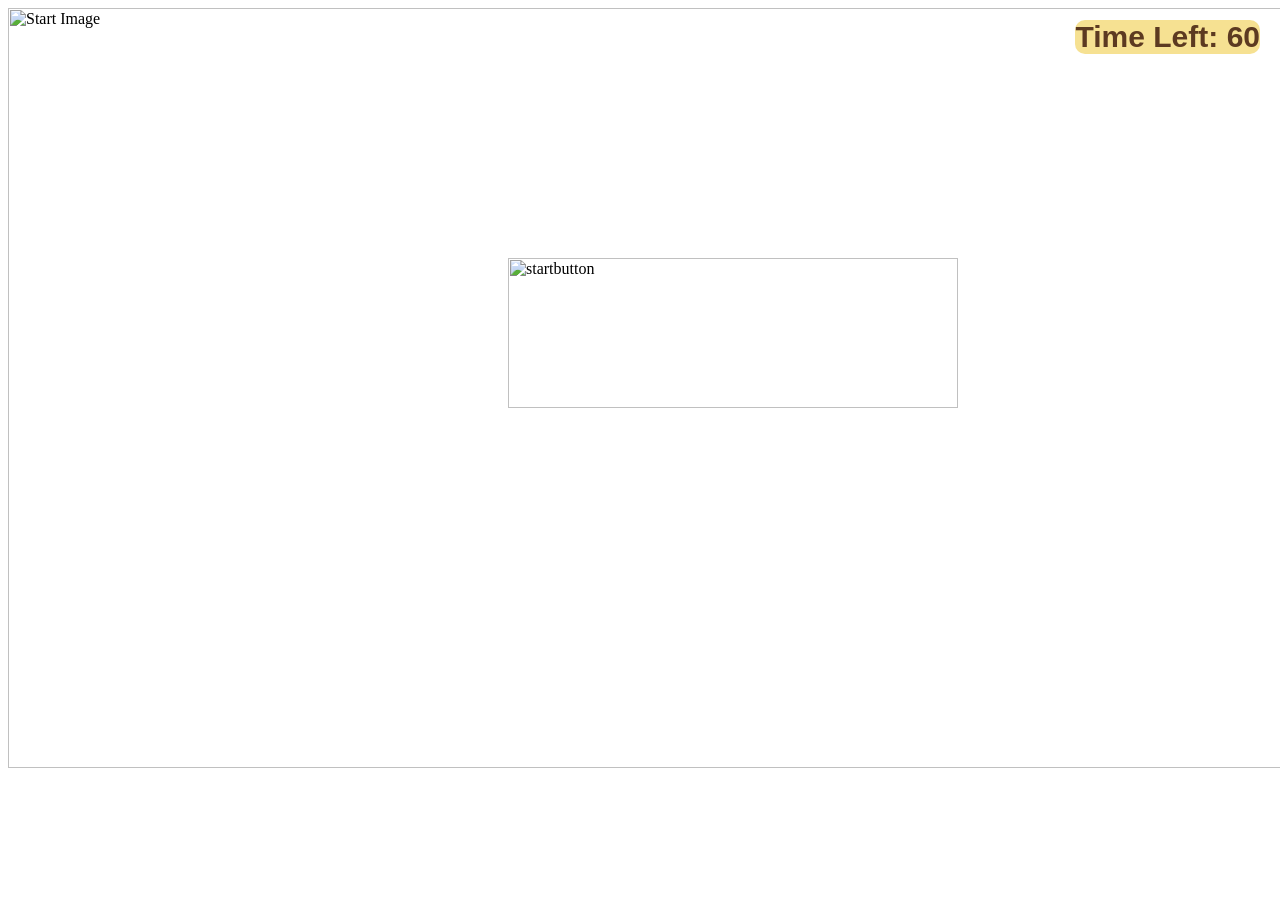
==== index.html @ c4c95f22 "Rename testing.html to index.html" ====
<html>
<head>
    <title>Puppy Game</title> 
    <link rel="stylesheet" href="doggame.css">
</head>
<body>

<script>
    var dogchoice = 0;
    var activeFoodNumber = 0; 
    var gamePaused = false;
    var score = 0;
    var timeLeft = 60;
    var timerInterval;

    let x = 100;
    let y = 400; 
    const speed = 3; 

    const keys = {
      w: false,
      a: false,
      s: false,
      d: false
    };

    function startGame(){
        document.getElementById('start-button').style.visibility = 'hidden';
        document.getElementById('start-page').style.visibility = 'hidden';
        document.getElementById('choose-dog').style.visibility = 'visible';
        document.getElementById('dog-button-one').style.visibility = 'visible';
        document.getElementById('dog-button-two').style.visibility = 'visible';
        document.getElementById('dog-button-three').style.visibility = 'visible';
    }

    function pickDog() {
        var dogImg = document.getElementById('player-dog');
        
        if (dogchoice == 1) { dogImg.src = "images/dogplayer1.jpg"; }
        else if (dogchoice == 2) { dogImg.src = "images/dogplayer2.jpg"; }
        else { dogImg.src = "images/dogplayer3.jpg"; }


        document.getElementById('choose-dog').style.visibility = 'hidden';
        document.getElementById('dog-button-one').style.visibility = 'hidden';
        document.getElementById('dog-button-two').style.visibility = 'hidden';
        document.getElementById('dog-button-three').style.visibility = 'hidden';

        document.getElementById('game-page').style.visibility = 'visible';
        document.getElementById('player-dog').style.visibility = 'visible';
        document.getElementById('score-board').style.visibility = 'visible';
        document.getElementById('timer').style.visibility = 'visible';
        startTimer();

        var allFoods = document.querySelectorAll('.dog-food');
        allFoods.forEach(function(food) {
            food.style.visibility = 'visible';
        });

        x = 100;
        y = 400;
        dogImg.style.left = x + 'px';
        dogImg.style.top = y + 'px';

        update();
    }

    window.addEventListener('keydown', (e) => {
        var keyName = e.key.toLowerCase();
        if (["w", "a", "s", "d", " "].includes(keyName)) {
            e.preventDefault();
        }
        if (keys.hasOwnProperty(keyName)) { keys[keyName] = true; }
    });

    window.addEventListener('keyup', (e) => {
        var keyName = e.key.toLowerCase();
        if (keys.hasOwnProperty(keyName)) { keys[keyName] = false; }
    });

    function update() {
      if (document.getElementById('game-page').style.visibility == 'visible' && !gamePaused) {
          if (keys.w) y -= speed;
          if (keys.s) y += speed;
          if (keys.a) x -= speed; 
          if (keys.d) x += speed;

          var dog = document.getElementById('player-dog');
          dog.style.top = y + 'px';
          dog.style.left = x + 'px';

          checkFoodCollision(1, 450, 250);
          checkFoodCollision(2, 850, 550);
          checkFoodCollision(3, 1150, 180);
          checkFoodCollision(4, 1150, 300);
          checkFoodCollision(5, 200, 700);
          checkFoodCollision(6, 700, 400);
          checkFoodCollision(7, 1000, 500);

      }
      requestAnimationFrame(update); 
    }

    function checkFoodCollision(foodNum, foodX, foodY) {
        var foodElement = document.getElementById('food' + foodNum);
        if (!foodElement || foodElement.style.visibility == 'hidden') { return; }

        if (Math.abs(x - foodX) < 60 && Math.abs(y - foodY) < 60) {
            foodElement.style.visibility = 'hidden';  
            gamePaused = true;               
            activeFoodNumber = foodNum;
            showQuizBox(foodNum); 
        }
    }

    function showQuizBox(foodNum){
        if (foodNum == 1){
            document.getElementById('modal-question').innerText = "Which of the following human foods is toxic and strictly forbidden for dogs?";
            document.getElementById('opt1').innerText = "Carrots";
            document.getElementById('opt2').innerText = "Grapes";
            document.getElementById('opt3').innerText = "Plain Yogurt";
            document.getElementById('opt4').innerText = "Apples";
        }

        else if(foodNum == 2){
            document.getElementById('modal-question').innerText = "What do puppies love to chew on?";
            document.getElementById('opt1').innerText = "Bones";
            document.getElementById('opt2').innerText = "Apples";
            document.getElementById('opt3').innerText = "Chocolate";
            document.getElementById('opt4').innerText = "Chicken";
        }
        else if(foodNum == 3){
            document.getElementById('modal-question').innerText = "True or False: Dogs can eat chocolate";
            document.getElementById('opt1').innerText = "True";
            document.getElementById('opt2').innerText = "False";
            document.getElementById('opt3').innerText = ""; 
            document.getElementById('opt4').innerText = "";
        }
        else if(foodNum == 4){
            document.getElementById('modal-question').innerText = "What do dogs do primarily to cool down when they are hot?";
            document.getElementById('opt1').innerText = "Sweat through their skin";
            document.getElementById('opt2').innerText = "Pant";
            document.getElementById('opt3').innerText = "Roll in the mud";
            document.getElementById('opt4').innerText = "Drink large amounts of water";
        }
        
        else if(foodNum == 5){
            document.getElementById('modal-question').innerText = "What is a dog's most highly developed and powerful sense?";
            document.getElementById('opt1').innerText = "Smell";
            document.getElementById('opt2').innerText = "Sight";
            document.getElementById('opt3').innerText = "Hearing";
            document.getElementById('opt4').innerText = "Taste";
        }

        else if(foodNum == 6){
            document.getElementById('modal-question').innerText = "What is a group of puppies born to the same mother at the same time called?";
            document.getElementById('opt1').innerText = "A pack";
            document.getElementById('opt2').innerText = "A litter";
            document.getElementById('opt3').innerText = "A herd";
            document.getElementById('opt4').innerText = "A flock";

        }
         else if(foodNum == 7){
            document.getElementById('modal-question').innerText = " Which of the following is the fastest dog breed in the world?";
            document.getElementById('opt1').innerText = "Dalmatian";
            document.getElementById('opt2').innerText = "Greyhound";
            document.getElementById('opt3').innerText = "Whippet";
            document.getElementById('opt4').innerText = "Doberman Pinscher";
         }

        document.getElementById('quiz-modal').style.visibility = 'visible';
        }

    function submitAnswer(buttonClicked) {
        var playerChoice = buttonClicked.innerText;
        var isCorrect = false;

        if (activeFoodNumber == 1 && playerChoice == "Grapes") { isCorrect = true; }
        if (activeFoodNumber == 2 && playerChoice == "Bones") { isCorrect = true; }
        if (activeFoodNumber == 3 && playerChoice == "False") { isCorrect = true; }
        if (activeFoodNumber == 4 && playerChoice == "Pant") { isCorrect = true; }
        if (activeFoodNumber == 5 && playerChoice == "Smell") { isCorrect = true; }
        if (activeFoodNumber == 6 && playerChoice == "A litter") { isCorrect = true; }
        if (activeFoodNumber == 7 && playerChoice == "Greyhound") { isCorrect = true; }

        if (isCorrect == true) {
            alert("Correct answer! Good puppy!");
            score = score + 10;
            document.getElementById('score-display').innerText = score;
        } else {
            alert("Incorrect answer! Try again later :(");
        }

        document.getElementById('quiz-modal').style.visibility = 'hidden';
        gamePaused = false;
    }
   
    function startTimer() {

    timeLeft = 60;

    document.getElementById("time-display").innerText = timeLeft;

    timerInterval = setInterval(function() {

        timeLeft--;

        document.getElementById("time-display").innerText = timeLeft;

        if (timeLeft <= 0) {

            clearInterval(timerInterval);

            gamePaused = true;

            alert("Time's up! Your final score is " + score);

            document.getElementById('game-page').style.visibility = 'hidden';
            document.getElementById('player-dog').style.visibility = 'hidden';
            document.getElementById('score-board').style.visibility = 'hidden';
            document.getElementById('timer').style.visibility = 'hidden';

            document.querySelectorAll('.dog-food').forEach(function(food) {
                food.style.visibility = 'hidden';
            });

            document.getElementById('quiz-modal').style.visibility = 'hidden';

            document.getElementById('end-page').style.visibility = 'visible';
            document.getElementById('end-button').style.visibility = 'visible';
        }

    }, 1000);
}

    function endGame() {
        clearInterval(timerInterval);
        document.getElementById('game-page').style.visibility = 'hidden';
        document.getElementById('player-dog').style.visibility = 'hidden';
        document.getElementById('score-board').style.visibility = 'hidden';
        document.getElementById('timer').style.visibility = 'hidden';
        document.getElementById('end-page').style.visibility = 'visible';

        var allFoods = document.querySelectorAll('.dog-food');
        allFoods.forEach(function(food) {
            food.style.visibility = 'hidden';
        });
    }

    function restartGame() {
    location.reload();
}
</script>

<div class="container">
    <img src="images/start.jpg" id="start-page" alt="Start Image" class="startpage">
    <img src="images/startbutton.jpg" id="start-button" alt="startbutton" class="start-button" onclick="startGame();">
</div>

<div class="container2">
    <img src="images/choosedog.jpg" id="choose-dog" alt="choosedog" class="choose-dog">
    <img src="images/dogbutton1.jpg" id="dog-button-one" alt="dogbuttonone" class="dog-button-one" onclick="dogchoice=1; pickDog();"> 
    <img src="images/dogbutton2.jpg" id="dog-button-two" alt="dogbuttonetwo" class="dog-button-two" onclick="dogchoice=2; pickDog();">
    <img src="images/dogbutton3.jpg" id="dog-button-three" alt="dogbuttonthree" class="dog-button-three" onclick="dogchoice=3; pickDog();">
</div>

<div class="container3">
    <div id="score-board" class="score-tracker">Score: <span id="score-display">0</span></div>
    <div id="timer" class="timer">Time Left: <span id="time-display">60</span></div>

    <img src="images/gamepage.jpg" id="game-page" alt="gamepage" class="game-page">
    <img src="images/dogbutton1.jpg" name="dogImage" id="player-dog" alt="playerdog" class="player-dog">
    
    <img src="images/apple.jpg" id="food1" class="dog-food" alt="apple">
    <img src="images/banana.jpg" id="food2" class="dog-food" alt="banana">
    <img src="images/dogfood.jpg" id="food3" class="dog-food" alt="dogfood">
    <img src="images/pumpkin.jpg" id="food4" class="dog-food" alt="pumpkin">
    <img src="images/carrot.jpg" id="food5" class="dog-food" alt="carrot">
    <img src="images/oats.jpg" id="food6" class="dog-food" alt="oats">
    <img src="images/egg.jpg" id="food7" class="dog-food" alt="egg">
</div>

<div class="container4">
    <img src="images/endscreen.jpg" id="end-page" alt="endpage" class="end-page">
    <img src="images/endbutton.jpg" id="end-button" alt="endbutton" class="end-button" onclick="restartGame();">
</div>
<div id="quiz-modal" class="modal-overlay">
    <div class="modal-content">
        <h2 id="modal-question">Question Text</h2>
        <div class="options-container">
            <button id="opt1" class="quiz-btn" onclick="submitAnswer(this)"></button>
            <button id="opt2" class="quiz-btn" onclick="submitAnswer(this)"></button>
            <button id="opt3" class="quiz-btn" onclick="submitAnswer(this)"></button>
            <button id="opt4" class="quiz-btn" onclick="submitAnswer(this)"></button>
        </div>
    </div>
</div>
</body>
</html>
---- doggame.css ----
#start-page{
width: 1430px;
height:760px;
position: relative;
visibility: visible;
}

.container{
    position: absolute;
    display: inline-block;
}

#start-button{
    position: absolute;
    top: 250px;
    left: 500px;
    z-index: 2;
    width: 450px;
    height: 150px;
    cursor: pointer;
    visibility: visible;
}

#choose-dog{
    width: 1430px;
    height:760px;
    left:60px;
    top:10px;
    position: absolute;
    visibility: hidden;
}

.container2{
     position: relative;
     display: inline-block;
     visibility: visible;

}

#dog-button-one{
    width:250px;
    height:260px;
    top:310px;
    left: 280px;
    position: absolute; 
    visibility: hidden;
    cursor: pointer;
}

#dog-button-two{
    width:220px;
    height:250px;
    top:315px;
    left:600px;
    position: absolute;
    visibility: hidden;
    cursor: pointer;
}

#dog-button-three{
    width:220px;
    height:250px;
    top:310px;
    left:910px;
    position: absolute;
    visibility: hidden;
    cursor: pointer;
}

#game-page{
    width: 1450px;
    height: 720px;
    position: fixed;
    top: 0;
    left: 0;
    visibility: hidden;
}

#player-dog {
    position: absolute;
    width: 200px;
    height: 200px;
    top: 400px;
    left: 100px;
    z-index: 3;
    visibility: hidden;
}

.dog-food {
    position: absolute; 
    width: 70px;   
    height: 70px; 
    z-index: 2;
    visibility: hidden;
}

#food1 { 
    top: 250px;
    left: 450px;  
}

#food2 { 
    top: 550px;
    left: 850px;
}

#food3 { 
    top: 180px;
    left: 1150px;         
}

#food4 { 
    top: 300px;
    left: 1150px; 

}

#food5{
    top: 700px;
    left:200px;
}

#food6{
    top: 400px;
    left:700px;
}

#food7{
    top: 500px;
    left:1000px;
}


.modal-overlay {
    position: fixed;
    top: 0;
    left: 0;
    width: 1450px;
    height: 780px;
    background-color: rgba(237, 197, 119, 0.89);
    display: flex;
    justify-content: center;
    align-items: center;
    z-index: 10;
    visibility: hidden;
}

.score-tracker {
    position: absolute;
    top: 20px;
    left: 650px;
    z-index: 5;
    background-color: rgba(255, 255, 255, 0.85);
    padding: 10px 20px;
    font-size: 24px;
    font-weight: bold;
    font-family: Arial, sans-serif;
    border-radius: 8px;
    border: 2px solid #5c3a21;
    color: #5c3a21;
    visibility: hidden;
}

.timer {
    position: absolute;
    top: 20px;
    right: 20px;
    font-size: 30px;
    font-weight: bold;
    font-family: Arial, sans-serif;
    background-color: rgb(246, 225, 146);
    border-radius: 10px;
    color: #5c3a21;
    visibility: visible;
    z-index: 100;
}

.end-page {
    visibility: hidden;
    position: fixed;
    top: 0;
    left: 0;
    width: 100%;
    height: 100%;
    z-index: 2000;
}

.end-button {
    visibility: hidden;
    position: fixed;
    top: 210px;
    left: 480px;
    z-index:3000;
    width: 480px;
    height: 230px;
    cursor: pointer;
}
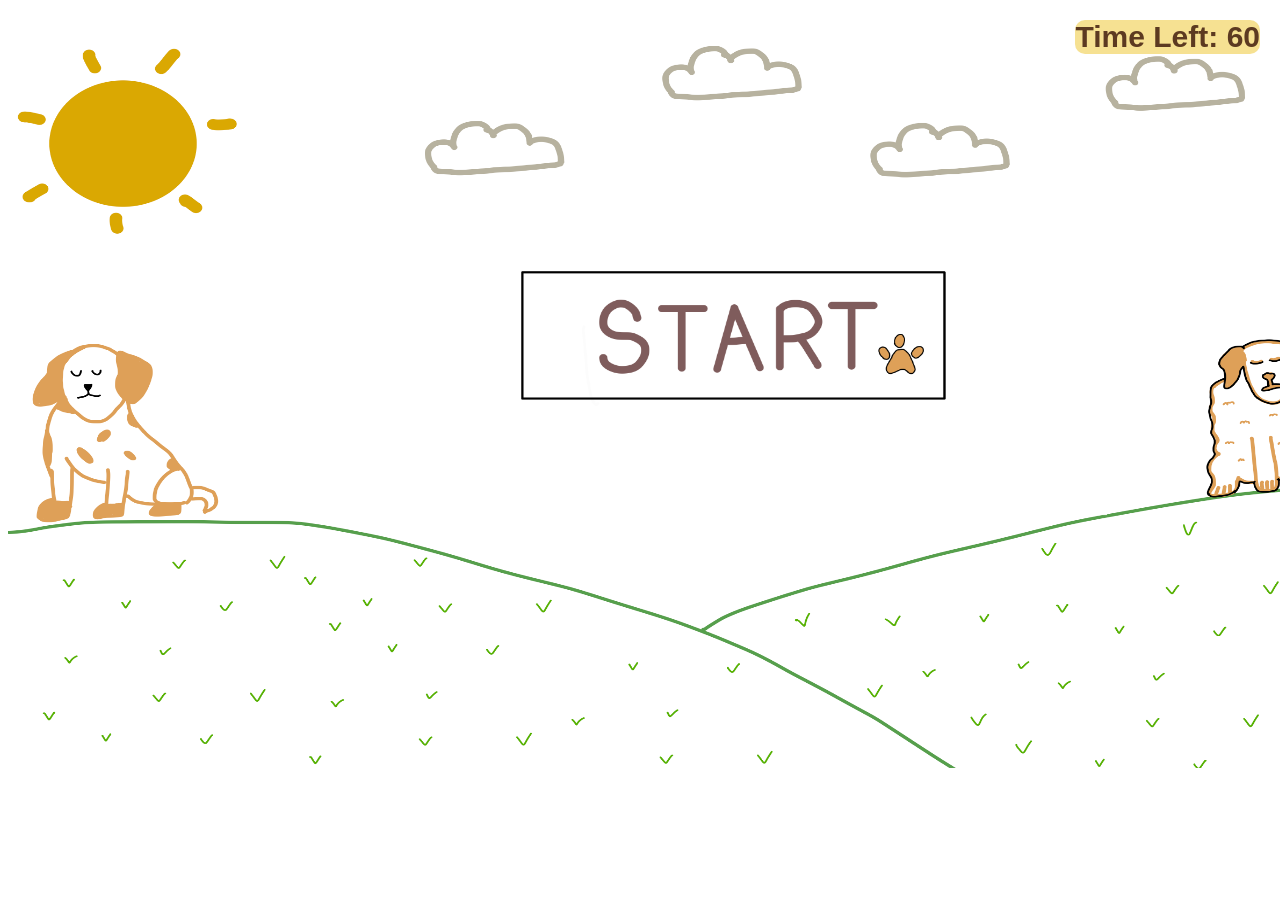
==== commit 34a68fee: "Changes folder location for images" ====
--- a/index.html
+++ b/index.html
@@ -36,9 +36,9 @@
     function pickDog() {
         var dogImg = document.getElementById('player-dog');
         
-        if (dogchoice == 1) { dogImg.src = "images/dogplayer1.jpg"; }
-        else if (dogchoice == 2) { dogImg.src = "images/dogplayer2.jpg"; }
-        else { dogImg.src = "images/dogplayer3.jpg"; }
+        if (dogchoice == 1) { dogImg.src = "dogimages/dogplayer1.jpg"; }
+        else if (dogchoice == 2) { dogImg.src = "dogimages/dogplayer2.jpg"; }
+        else { dogImg.src = "dogimages/dogplayer3.jpg"; }
 
 
         document.getElementById('choose-dog').style.visibility = 'hidden';
@@ -253,36 +253,36 @@
 </script>
 
 <div class="container">
-    <img src="images/start.jpg" id="start-page" alt="Start Image" class="startpage">
-    <img src="images/startbutton.jpg" id="start-button" alt="startbutton" class="start-button" onclick="startGame();">
+    <img src="dogimages/start.jpg" id="start-page" alt="Start Image" class="startpage">
+    <img src="dogimages/startbutton.jpg" id="start-button" alt="startbutton" class="start-button" onclick="startGame();">
 </div>
 
 <div class="container2">
-    <img src="images/choosedog.jpg" id="choose-dog" alt="choosedog" class="choose-dog">
-    <img src="images/dogbutton1.jpg" id="dog-button-one" alt="dogbuttonone" class="dog-button-one" onclick="dogchoice=1; pickDog();"> 
-    <img src="images/dogbutton2.jpg" id="dog-button-two" alt="dogbuttonetwo" class="dog-button-two" onclick="dogchoice=2; pickDog();">
-    <img src="images/dogbutton3.jpg" id="dog-button-three" alt="dogbuttonthree" class="dog-button-three" onclick="dogchoice=3; pickDog();">
+    <img src="dogimages/choosedog.jpg" id="choose-dog" alt="choosedog" class="choose-dog">
+    <img src="dogimages/dogbutton1.jpg" id="dog-button-one" alt="dogbuttonone" class="dog-button-one" onclick="dogchoice=1; pickDog();"> 
+    <img src="dogimages/dogbutton2.jpg" id="dog-button-two" alt="dogbuttonetwo" class="dog-button-two" onclick="dogchoice=2; pickDog();">
+    <img src="dogimages/dogbutton3.jpg" id="dog-button-three" alt="dogbuttonthree" class="dog-button-three" onclick="dogchoice=3; pickDog();">
 </div>
 
 <div class="container3">
     <div id="score-board" class="score-tracker">Score: <span id="score-display">0</span></div>
     <div id="timer" class="timer">Time Left: <span id="time-display">60</span></div>
 
-    <img src="images/gamepage.jpg" id="game-page" alt="gamepage" class="game-page">
-    <img src="images/dogbutton1.jpg" name="dogImage" id="player-dog" alt="playerdog" class="player-dog">
+    <img src="dogimages/gamepage.jpg" id="game-page" alt="gamepage" class="game-page">
+    <img src="dogimages/dogbutton1.jpg" name="dogImage" id="player-dog" alt="playerdog" class="player-dog">
     
-    <img src="images/apple.jpg" id="food1" class="dog-food" alt="apple">
-    <img src="images/banana.jpg" id="food2" class="dog-food" alt="banana">
-    <img src="images/dogfood.jpg" id="food3" class="dog-food" alt="dogfood">
-    <img src="images/pumpkin.jpg" id="food4" class="dog-food" alt="pumpkin">
-    <img src="images/carrot.jpg" id="food5" class="dog-food" alt="carrot">
-    <img src="images/oats.jpg" id="food6" class="dog-food" alt="oats">
-    <img src="images/egg.jpg" id="food7" class="dog-food" alt="egg">
+    <img src="dogimages/apple.jpg" id="food1" class="dog-food" alt="apple">
+    <img src="dogimages/banana.jpg" id="food2" class="dog-food" alt="banana">
+    <img src="dogimages/dogfood.jpg" id="food3" class="dog-food" alt="dogfood">
+    <img src="dogimages/pumpkin.jpg" id="food4" class="dog-food" alt="pumpkin">
+    <img src="dogimages/carrot.jpg" id="food5" class="dog-food" alt="carrot">
+    <img src="dogimages/oats.jpg" id="food6" class="dog-food" alt="oats">
+    <img src="dogimages/egg.jpg" id="food7" class="dog-food" alt="egg">
 </div>
 
 <div class="container4">
-    <img src="images/endscreen.jpg" id="end-page" alt="endpage" class="end-page">
-    <img src="images/endbutton.jpg" id="end-button" alt="endbutton" class="end-button" onclick="restartGame();">
+    <img src="dogimages/endscreen.jpg" id="end-page" alt="endpage" class="end-page">
+    <img src="dogimages/endbutton.jpg" id="end-button" alt="endbutton" class="end-button" onclick="restartGame();">
 </div>
 <div id="quiz-modal" class="modal-overlay">
     <div class="modal-content">
